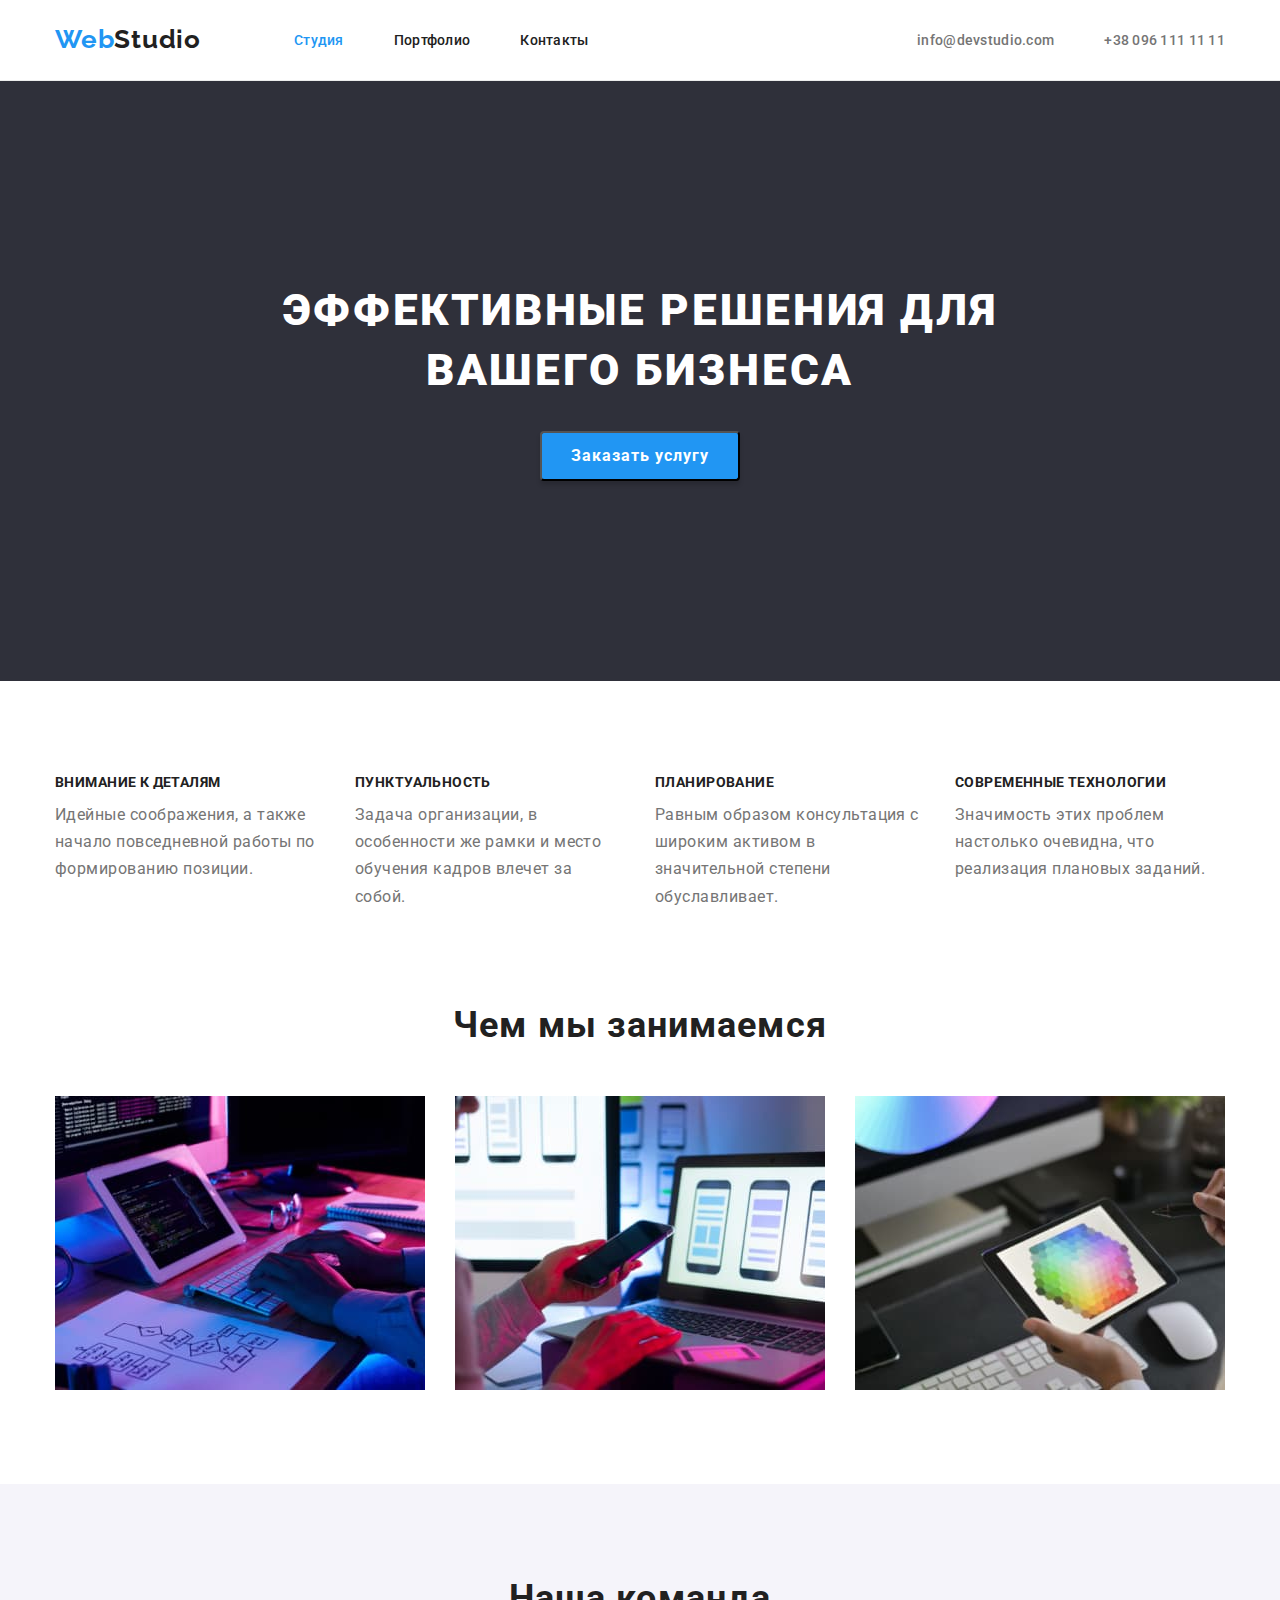
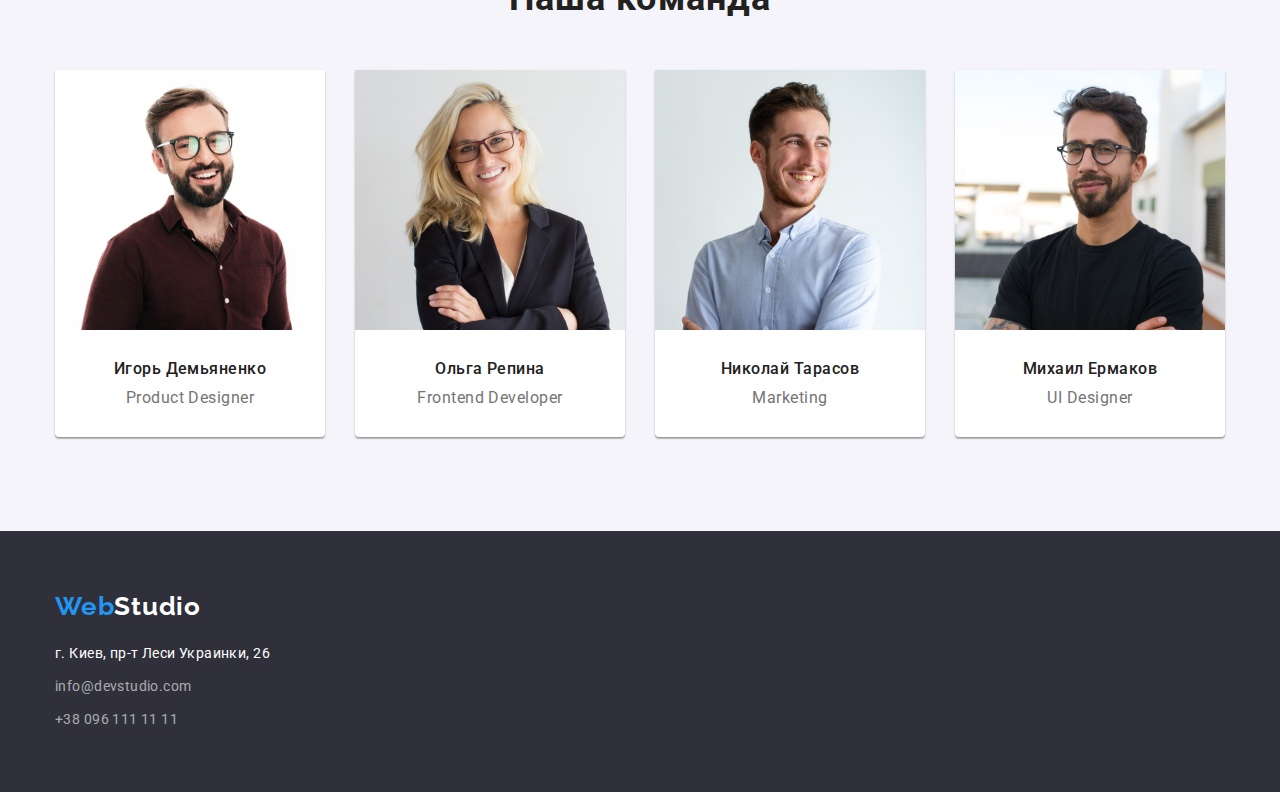
==== index.html @ 1f0016e4 "created repo" ====
<!DOCTYPE html>
<html lang="ru">
  <head>
    <title>Studio</title>
    <link rel="preconnect" href="https://fonts.googleapis.com" />
    <link rel="preconnect" href="https://fonts.gstatic.com" crossorigin />
    <link
      href="https://fonts.googleapis.com/css2?family=Raleway:wght@700&family=Roboto:wght@400;500;700;900&display=swap"
      rel="stylesheet"
    />
    <link
      rel="stylesheet"
      href="https://github.com/sindresorhus/modern-normalize/blob/main/modern-normalize.css"
    />
    <link rel="stylesheet" href="css/reset.css" />
    <link rel="stylesheet" href="css/styles.css" />
  </head>

  <body>
    <header class="header">
      <div class="container header-container">
        <nav class="header-navigation">
          <a href="/" class="logo logo-header"
            ><span class="logo-left">Web</span
            ><span class="logo-right-dark">Studio</span></a
          >
          <ul class="list header-list">
            <li class="header-item">
              <a
                class="header-common header-link header-link-active"
                href="./index.html"
                >Студия</a
              >
            </li>
            <li class="header-item">
              <a class="header-common header-link" href="./portfolio.html"
                >Портфолио</a
              >
            </li>
            <li class="header-item">
              <a class="header-common header-link" href="./contacts.html"
                >Контакты</a
              >
            </li>
          </ul>
        </nav>
        <ul class="list header-list header-contacts">
          <li>
            <a
              class="header-common header-mail"
              href="mailto:info@devstudio.com"
              >info@devstudio.com</a
            >
          </li>
          <li>
            <a class="header-common header-phone" href="tel:+380961111111"
              >+38 096 111 11 11</a
            >
          </li>
        </ul>
      </div>
    </header>
    <main>
      <section class="services">
        <div class="container">
          <h1 class="services-title">
            Эффективные решения для<br />вашего бизнеса
          </h1>
          <button class="services-button" type="button">Заказать услугу</button>
        </div>
      </section>
      <!--Advantages-->
      <section class="section advantages">
        <div class="container">
          <ul class="list advantages-list">
            <li class="advantages-item">
              <h3 class="advantages-title">Внимание к деталям</h3>
              <p class="paragraph-common advantages-text">
                Идейные соображения, а также начало повседневной работы по
                формированию позиции.
              </p>
            </li>
            <li class="advantages-item">
              <h3 class="advantages-title">Пунктуальность</h3>
              <p class="paragraph-common advantages-text">
                Задача организации, в особенности же рамки и место обучения
                кадров влечет за собой.
              </p>
            </li>
            <li class="advantages-item">
              <h3 class="advantages-title">Планирование</h3>
              <p class="paragraph-common advantages-text">
                Равным образом консультация с широким активом в значительной
                степени обуславливает.
              </p>
            </li>
            <li class="advantages-item">
              <h3 class="advantages-title">Современные технологии</h3>
              <p class="paragraph-common advantages-text">
                Значимость этих проблем настолько очевидна, что реализация
                плановых заданий.
              </p>
            </li>
          </ul>
        </div>
      </section>
      <!--What we are doing-->
      <section class="section technologies">
        <div class="container">
          <h2 class="technologies-title">Чем мы занимаемся</h2>
          <ul class="list technologies-list">
            <li class="technologies-item">
              <img src="./images/desktop.jpg" alt="desktop" />
            </li>
            <li class="technologies-item">
              <img src="./images/mobile.jpg" alt="mobile" />
            </li>
            <li class="technologies-item">
              <img src="./images/tablet.jpg" alt="tablet" />
            </li>
          </ul>
        </div>
      </section>
      <!--Our team-->
      <section class="section team">
        <div class="container">
          <h2 class="team-title">Наша команда</h2>
          <ul class="list team-list">
            <li class="team-item">
              <img src="./images/team-member1.jpg" alt="Igor" />
              <div class="team-card-bottom">
                <h3 class="team-member">Игорь Демьяненко</h3>
                <p class="paragraph-common team-role">Product Designer</p>
              </div>
            </li>
            <li class="team-item">
              <img src="./images/team-member2.jpg" alt="Olga" />
              <div class="team-card-bottom">
                <h3 class="team-member">Ольга Репина</h3>
                <p class="paragraph-common team-role">Frontend Developer</p>
              </div>
            </li>
            <li class="team-item">
              <img src="./images/team-member3.jpg" alt="Nikolay" />
              <div class="team-card-bottom">
                <h3 class="team-member">Николай Тарасов</h3>
                <p class="paragraph-common team-role">Marketing</p>
              </div>
            </li>
            <li class="team-item">
              <img src="./images/team-member4.jpg" alt="Michail" />
              <div class="team-card-bottom">
                <h3 class="team-member">Михаил Ермаков</h3>
                <p class="paragraph-common team-role">UI Designer</p>
              </div>
            </li>
          </ul>
        </div>
      </section>
    </main>
    <footer class="footer">
      <div class="container">
        <div>
          <a href="/" class="logo"
            ><span class="logo-left">Web</span
            ><span class="logo-right-light">Studio</span></a
          >
        </div>
        <address class="footer-address">
          <ul class="list footer-list">
            <li class="footer-item">
              <a
                class="footer-common footer-location"
                href="https://goo.gl/maps/UnjUkKcxQBW7BWVS7"
                target="_blank"
                rel="noopener nofollow noreferrer"
                >г. Киев, пр-т Леси Украинки, 26</a
              >
            </li>
            <li class="footer-item">
              <a
                class="footer-common footer-link"
                href="mailto:info@devstudio.com"
                >info@devstudio.com</a
              >
            </li>
            <li class="footer-item">
              <a class="footer-common footer-link" href="tel:+380961111111"
                >+38 096 111 11 11</a
              >
            </li>
          </ul>
        </address>
      </div>
    </footer>
  </body>
</html>
---- css/styles.css ----
:root {
  /* text variables*/
  --main-text-color: #212121;
  --alternative-text-color: #ffffff;
  --paragraph-text-color: #757575;
  --accent-color: #2196f3;
  /* button variables */
  --inactive-btn-color: #f5f4fa;
  --active-btn-color: #2196f3;
  /* background variables */
  --main-background-color: #ffffff;
  --dark-background-color: #2f303a;
  --light-background-color: #f5f4fa;
  /* gaps */
  --card-gap: 30px;
}

body {
  font-family: "Roboto", sans-serif;
  color: var(--main-text-color);
  margin: 0;
}

img {
  display: block;
  max-width: 100%;
  height: auto;
}

.container {
  width: 1200px;
  padding-left: 15px;
  padding-right: 15px;
  margin: 0 auto;
}

.section {
  padding-top: 94px;
  padding-bottom: 94px;
}

.link:hover,
.link:focus {
  color: var(--accent-color);
}

.paragraph-common {
  font-weight: 400;
  font-size: 16px;
  letter-spacing: 0.03em;
}

/*--------------- LOGO ----------------- */

.logo {
  font-family: Raleway;
  font-weight: 700;
  font-size: 26px;
  line-height: 1.19;
  letter-spacing: 0.03em;
  display: block;
}

.logo-left {
  color: var(--accent-color);
}

.logo-right-dark {
  color: var(--main-text-color);
}

.logo-right-light {
  color: var(--alternative-text-color);
}

/*-------------- HEADER --------------*/

.header {
  background-color: var(--main-background-color);
  padding-top: 24px;
  padding-bottom: 25px;
  border-bottom: 1px solid #ececec;
}

.header-list {
  display: flex;
  align-items: center;
}

.header-item:not(:last-child),
.header-contacts li:first-child {
  margin-right: 50px;
}

.header-contacts {
  margin-left: auto;
}

.header-navigation {
  display: flex;
  align-items: center;
}

.header-container {
  display: flex;
  align-items: center;
}

.header-link {
  color: var(--main-text-color);
}

.header-common {
  font-weight: 500;
  font-size: 14px;
  line-height: 1.14;
  letter-spacing: 0.02em;
}

.header-link-active {
  color: var(--accent-color);
}

.header-mail,
.header-phone {
  color: var(--paragraph-text-color);
}

.logo-header {
  margin-right: 93px;
}

/*-------------- SERVICES --------------*/

.services {
  background-color: var(--dark-background-color);
  padding-top: 200px;
  padding-bottom: 200px;
}

.services-title {
  font-weight: 900;
  font-size: 44px;
  line-height: 1.36;
  text-align: center;
  letter-spacing: 0.06em;
  text-transform: uppercase;
  color: var(--alternative-text-color);
}

.services-button {
  font-family: inherit;
  font-weight: bold;
  font-size: 16px;
  line-height: 1.87;
  align-items: center;
  text-align: center;
  letter-spacing: 0.06em;
  color: var(--alternative-text-color);
  background: #2196f3;
  box-shadow: 0px 4px 4px rgba(0, 0, 0, 0.15);
  border-radius: 4px;
  min-width: 200px;
  min-height: 50px;
  margin: 30px auto 0 auto;
  display: block;
}

/*-------------- ADVANTAGES -------------- */

.advantages {
  background-color: var(--main-background-color);
}

.advantages-title {
  font-weight: 700;
  font-size: 14px;
  line-height: 1.14;
  letter-spacing: 0.03em;
  text-transform: uppercase;
  color: var(--main-text-color);
  margin-bottom: 10px;
}

.advantages-item {
  width: 270px;
}

.advantages-item:not(:last-child) {
  margin-right: var(--card-gap);
}

.advantages-text {
  line-height: 1.71;
  color: var(--paragraph-text-color);
}

.advantages-list {
  display: flex;
  flex-basis: calc(100% / 4 - var(--card-gap));
}

/*------------- TECHNOLOGIES ------------- */

.technologies {
  background-color: var(--main-background-color);
  padding-top: 0;
}

.technologies-title {
  font-weight: 700;
  font-size: 36px;
  line-height: 42px;
  text-align: center;
  letter-spacing: 0.03em;
  color: var(--main-text-color);
  margin-bottom: 50px;
}

.technologies-list {
  display: flex;
  flex-basis: calc(100% / 3 - var(--card-gap));
  margin-right: calc(-1 * var(--card-gap));
}

.technologies-item:not(:last-child) {
  margin-right: var(--card-gap);
}

/*----------------- TEAM -------------------*/

.team {
  background-color: var(--light-background-color);
}

.team-title {
  font-weight: 700;
  font-size: 36px;
  line-height: 1.16;
  text-align: center;
  letter-spacing: 0.03em;
  color: var(--main-text-color);
  margin-bottom: 50px;
}

.team-member {
  font-weight: 500;
  font-size: 16px;
  line-height: 1.18;
  text-align: center;
  letter-spacing: 0.03em;
  color: var(--main-text-color);
  margin-bottom: 10px;
}

.team-role {
  line-height: 1.18;
  text-align: center;
  color: var(--paragraph-text-color);
}

.team-list {
  display: flex;
  flex-basis: calc(100% / 4 - var(--card-gap));
}

.team-item {
  background-color: var(--main-background-color);
  box-shadow: 0px 1px 3px rgba(0, 0, 0, 0.12), 0px 1px 1px rgba(0, 0, 0, 0.14),
    0px 2px 1px rgba(0, 0, 0, 0.2);
  border-radius: 0px 0px 4px 4px;
}

.team-item:not(:last-child) {
  margin-right: var(--card-gap);
}

.team-card-bottom {
  padding-top: 30px;
  padding-bottom: 30px;
}

/*---------------- PROJECTS --------------- */

.projects {
  background-color: var(--main-background-color);
}

.filter-button {
  font-family: inherit;
  border-radius: 4px;
  font-weight: 500;
  font-size: 16px;
  line-height: 1.62;
  text-align: center;
  letter-spacing: 0.03em;
  cursor: pointer;
  color: var(--main-text-color);
  background-color: var(--inactive-btn-color);
  padding: 6px 22px;
}

.filter-button-active,
.filter-button:hover,
.filter-button:focus {
  background-color: var(--active-btn-color);
  color: var(--alternative-text-color);
}

.projects-name {
  font-weight: 700;
  font-size: 18px;
  line-height: 2;
  letter-spacing: 0.06em;
  color: var(--main-text-color);
}

.projects-type {
  line-height: 1.87;
  color: var(--paragraph-text-color);
}

.projects-filter {
  display: flex;
  justify-content: center;
  margin-bottom: 56px;
}

.filter-item:not(:last-child) {
  margin-right: 8px;
}

.projects-list {
  display: flex;
  flex-wrap: wrap;
  margin-left: calc(-1 * var(--card-gap));
  margin-top: calc(-1 * var(--card-gap));
  flex-basis: calc(100% / 3 - var(--card-gap));
}

.projects-item {
  background-color: var(--main-background-color);
}

.projects-bottom {
  border: 1px solid #eeeeee;
  padding: 20px 24px;
}

.projects-item {
  margin-left: var(--card-gap);
  margin-top: var(--card-gap);
}

.projects-name {
  margin-bottom: 4px;
}

/*---------------- FOOTER -----------------*/

.footer {
  background-color: var(--dark-background-color);
  padding-top: 60px;
  padding-bottom: 60px;
}

.footer-address {
  font-style: normal;
  margin-top: 20px;
}

.footer-common {
  font-weight: 400;
  font-size: 14px;
  line-height: 1.71;
  letter-spacing: 0.03em;
}

.footer-location {
  color: var(--alternative-text-color);
}

.footer-link {
  color: rgba(255, 255, 255, 0.6);
}

.footer-list {
  /* margin-top: 20px; */
}

.footer-item:not(:last-child) {
  margin-bottom: 9px;
}

/* .footer-logo {
  margin-bottom: 20px;
} */
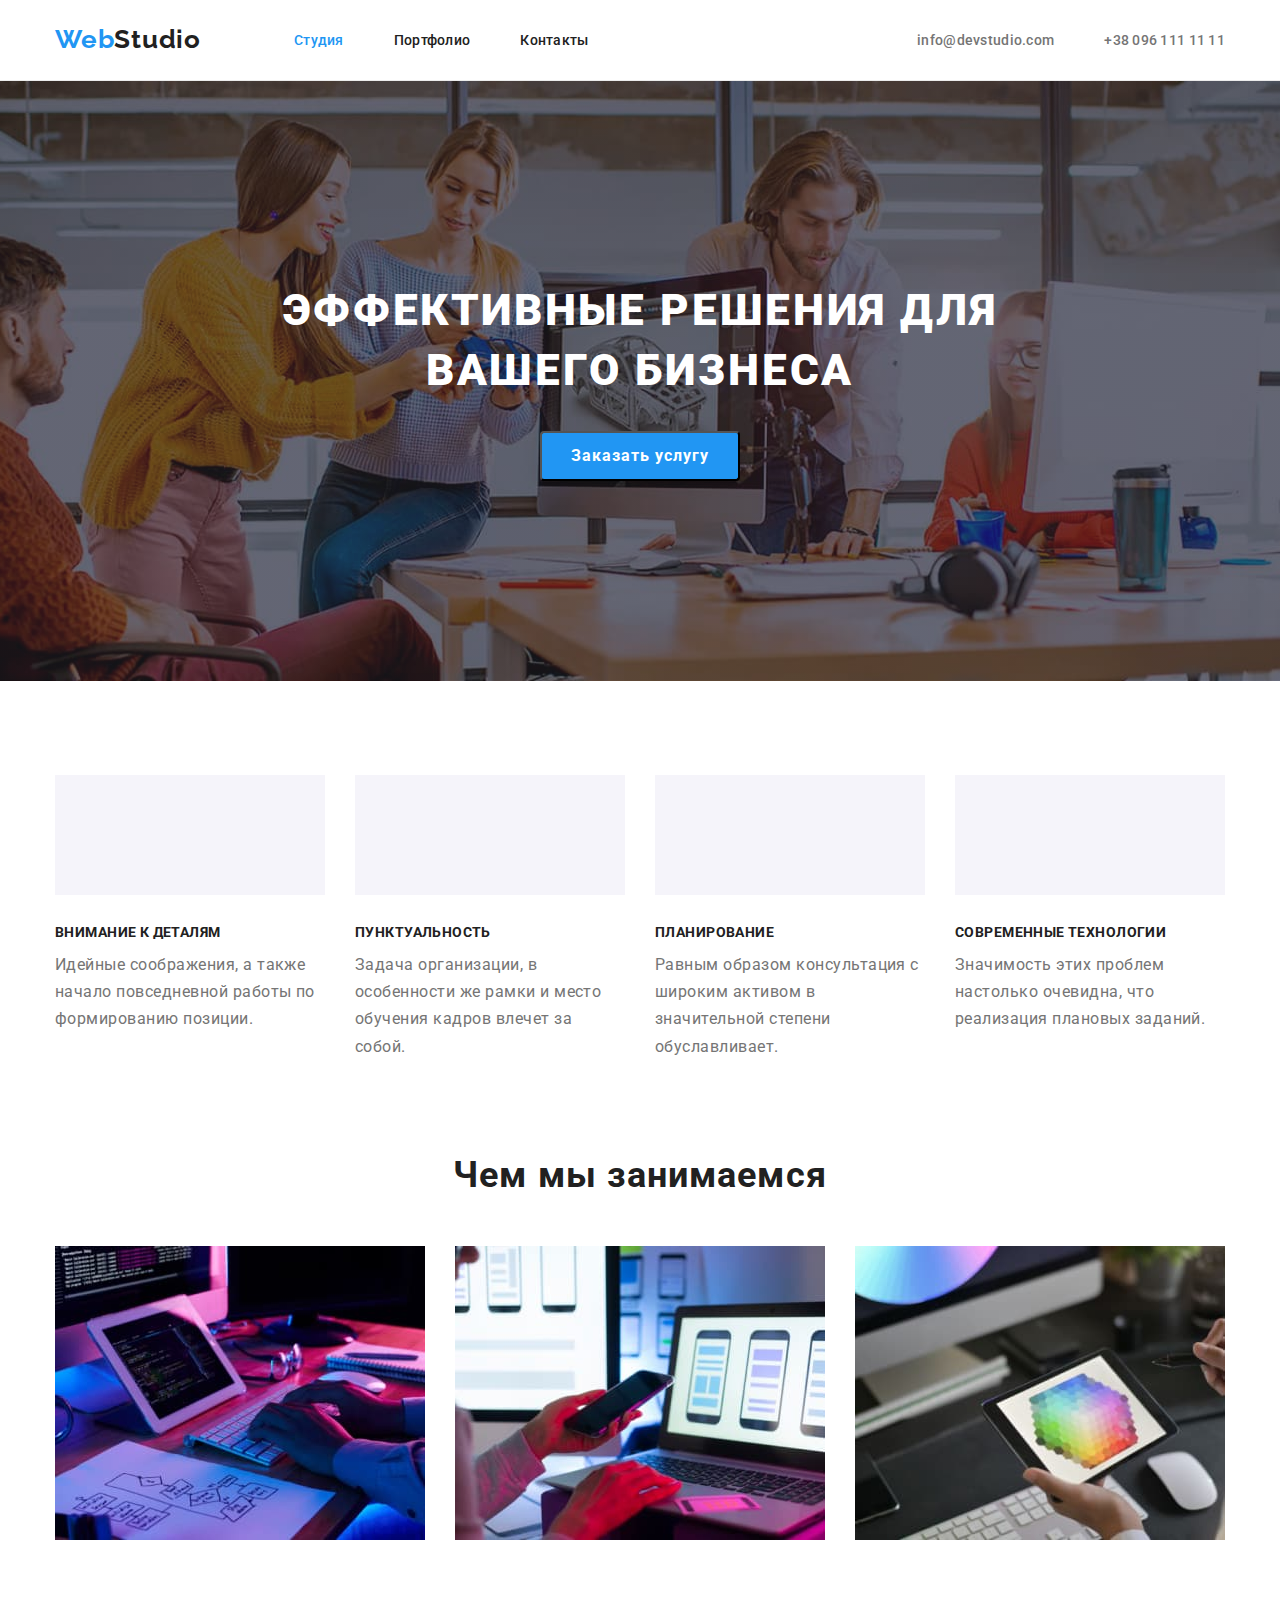
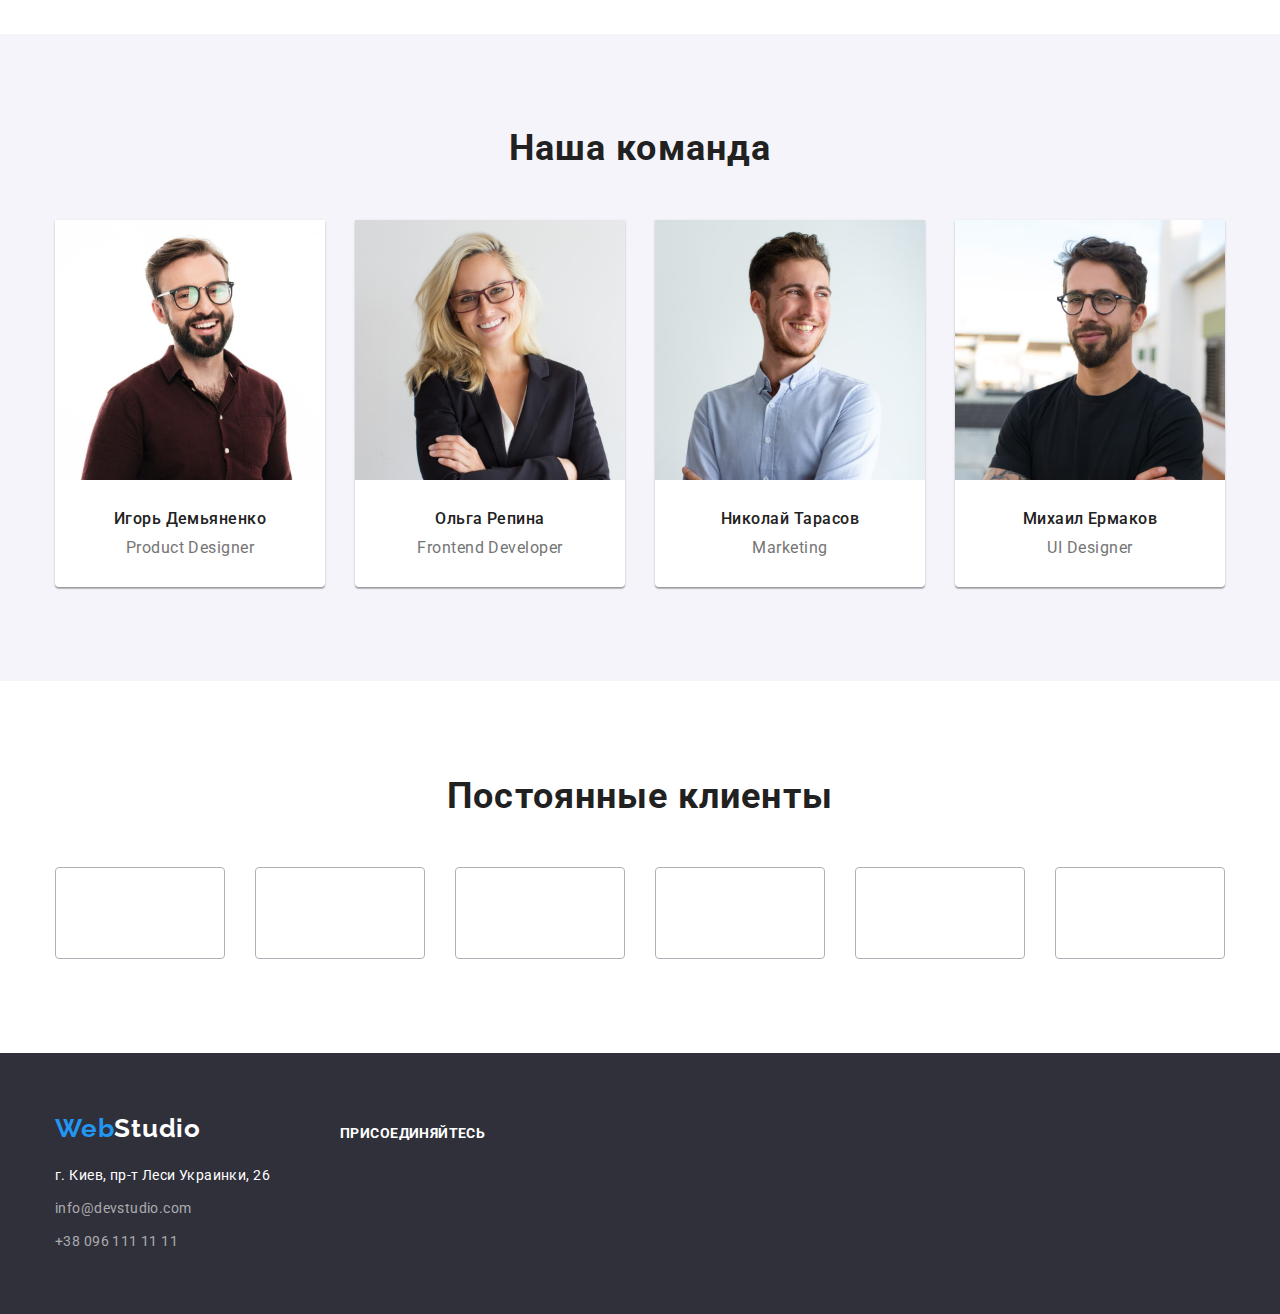
==== commit 5a7956f0: "added new sections" ====
--- a/index.html
+++ b/index.html
@@ -74,6 +74,7 @@
         <div class="container">
           <ul class="list advantages-list">
             <li class="advantages-item">
+              <div class="advantages-icon"></div>
               <h3 class="advantages-title">Внимание к деталям</h3>
               <p class="paragraph-common advantages-text">
                 Идейные соображения, а также начало повседневной работы по
@@ -81,6 +82,7 @@
               </p>
             </li>
             <li class="advantages-item">
+              <div class="advantages-icon"></div>
               <h3 class="advantages-title">Пунктуальность</h3>
               <p class="paragraph-common advantages-text">
                 Задача организации, в особенности же рамки и место обучения
@@ -88,6 +90,7 @@
               </p>
             </li>
             <li class="advantages-item">
+              <div class="advantages-icon"></div>
               <h3 class="advantages-title">Планирование</h3>
               <p class="paragraph-common advantages-text">
                 Равным образом консультация с широким активом в значительной
@@ -95,6 +98,7 @@
               </p>
             </li>
             <li class="advantages-item">
+              <div class="advantages-icon"></div>
               <h3 class="advantages-title">Современные технологии</h3>
               <p class="paragraph-common advantages-text">
                 Значимость этих проблем настолько очевидна, что реализация
@@ -157,40 +161,85 @@
           </ul>
         </div>
       </section>
+
+      <!-- Customers -->
+
+      <section class="section customers">
+        <div class="container">
+          <h2 class="customers-title">Постоянные клиенты</h2>
+          <ul class="list customers-list">
+            <li class="customers-item">
+              <div class="customers-company">
+                <a class="link customers-link" href=""></a>
+              </div>
+            </li>
+            <li class="customers-item">
+              <div class="customers-company">
+                <a class="link customers-link" href=""></a>
+              </div>
+            </li>
+            <li class="customers-item">
+              <div class="customers-company">
+                <a class="link customers-link" href=""></a>
+              </div>
+            </li>
+            <li class="customers-item">
+              <div class="customers-company">
+                <a class="link customers-link" href=""></a>
+              </div>
+            </li>
+            <li class="customers-item">
+              <div class="customers-company">
+                <a class="link customers-link" href=""></a>
+              </div>
+            </li>
+            <li class="customers-item">
+              <div class="customers-company">
+                <a class="link customers-link" href=""></a>
+              </div>
+            </li>
+          </ul>
+        </div>
+      </section>
     </main>
     <footer class="footer">
-      <div class="container">
-        <div>
-          <a href="/" class="logo"
-            ><span class="logo-left">Web</span
-            ><span class="logo-right-light">Studio</span></a
-          >
-        </div>
-        <address class="footer-address">
-          <ul class="list footer-list">
-            <li class="footer-item">
-              <a
-                class="footer-common footer-location"
-                href="https://goo.gl/maps/UnjUkKcxQBW7BWVS7"
-                target="_blank"
-                rel="noopener nofollow noreferrer"
-                >г. Киев, пр-т Леси Украинки, 26</a
-              >
-            </li>
-            <li class="footer-item">
-              <a
-                class="footer-common footer-link"
-                href="mailto:info@devstudio.com"
-                >info@devstudio.com</a
-              >
-            </li>
-            <li class="footer-item">
-              <a class="footer-common footer-link" href="tel:+380961111111"
-                >+38 096 111 11 11</a
-              >
-            </li>
-          </ul>
-        </address>
+      <div class="container footer-container">
+        <div class="information">
+          <div>
+            <a href="/" class="logo"
+              ><span class="logo-left">Web</span
+              ><span class="logo-right-light">Studio</span></a
+            >
+          </div>
+          <address class="footer-address">
+            <ul class="list footer-list">
+              <li class="footer-item">
+                <a
+                  class="footer-common footer-location"
+                  href="https://goo.gl/maps/UnjUkKcxQBW7BWVS7"
+                  target="_blank"
+                  rel="noopener nofollow noreferrer"
+                  >г. Киев, пр-т Леси Украинки, 26</a
+                >
+              </li>
+              <li class="footer-item">
+                <a
+                  class="footer-common footer-link"
+                  href="mailto:info@devstudio.com"
+                  >info@devstudio.com</a
+                >
+              </li>
+              <li class="footer-item">
+                <a class="footer-common footer-link" href="tel:+380961111111"
+                  >+38 096 111 11 11</a
+                >
+              </li>
+            </ul>
+          </address>
+        </div>
+        <div class="social">
+          <h3 class="social-title">Присоединяйтесь</h3>
+        </div>
       </div>
     </footer>
   </body>
--- a/css/styles.css
+++ b/css/styles.css
@@ -133,7 +133,14 @@
 /*-------------- SERVICES --------------*/
 
 .services {
-  background-color: var(--dark-background-color);
+  background-image: linear-gradient(
+      rgba(47, 48, 58, 0.4),
+      rgba(47, 48, 58, 0.4)
+    ),
+    url("../images/services-bg.jpg");
+  background-repeat: no-repeat;
+  background-size: cover;
+  background-position: center;
   padding-top: 200px;
   padding-bottom: 200px;
 }
@@ -186,6 +193,12 @@
   width: 270px;
 }
 
+.advantages-icon {
+  background-color: var(--light-background-color);
+  height: 120px;
+  margin-bottom: var(--card-gap);
+}
+
 .advantages-item:not(:last-child) {
   margin-right: var(--card-gap);
 }
@@ -278,6 +291,44 @@
 .team-card-bottom {
   padding-top: 30px;
   padding-bottom: 30px;
+}
+
+/*---------------- CUSTOMERS -------------- */
+
+.customers-title {
+  font-weight: 700;
+  font-size: 36px;
+  line-height: 42px;
+  text-align: center;
+  letter-spacing: 0.03em;
+  color: var(--main-text-color);
+  margin-bottom: 50px;
+}
+
+.customers-item:not(:last-child) {
+  margin-right: var(--card-gap);
+}
+
+.customers-company {
+  height: 92px;
+  width: 170px;
+  border: 1px solid #afb1b8;
+  border-radius: 4px;
+}
+
+.customers-company:focus,
+.customers-company:hover {
+  border-color: var(--accent-color);
+}
+
+.customers-list {
+  display: flex;
+  flex-basis: calc(100% / 6 - var(--card-gap));
+}
+
+.customers-link {
+  display: block;
+  height: 100%;
 }
 
 /*---------------- PROJECTS --------------- */
@@ -392,6 +443,22 @@
   margin-bottom: 9px;
 }
 
-/* .footer-logo {
-  margin-bottom: 20px;
-} */
+.social-title {
+  font-size: 14px;
+  line-height: 16px;
+  letter-spacing: 0.03em;
+  text-transform: uppercase;
+  color: var(--alternative-text-color);
+}
+
+.footer-container {
+  display: flex;
+}
+
+.information {
+  margin-right: 70px;
+}
+
+.social {
+  padding-top: 12px;
+}
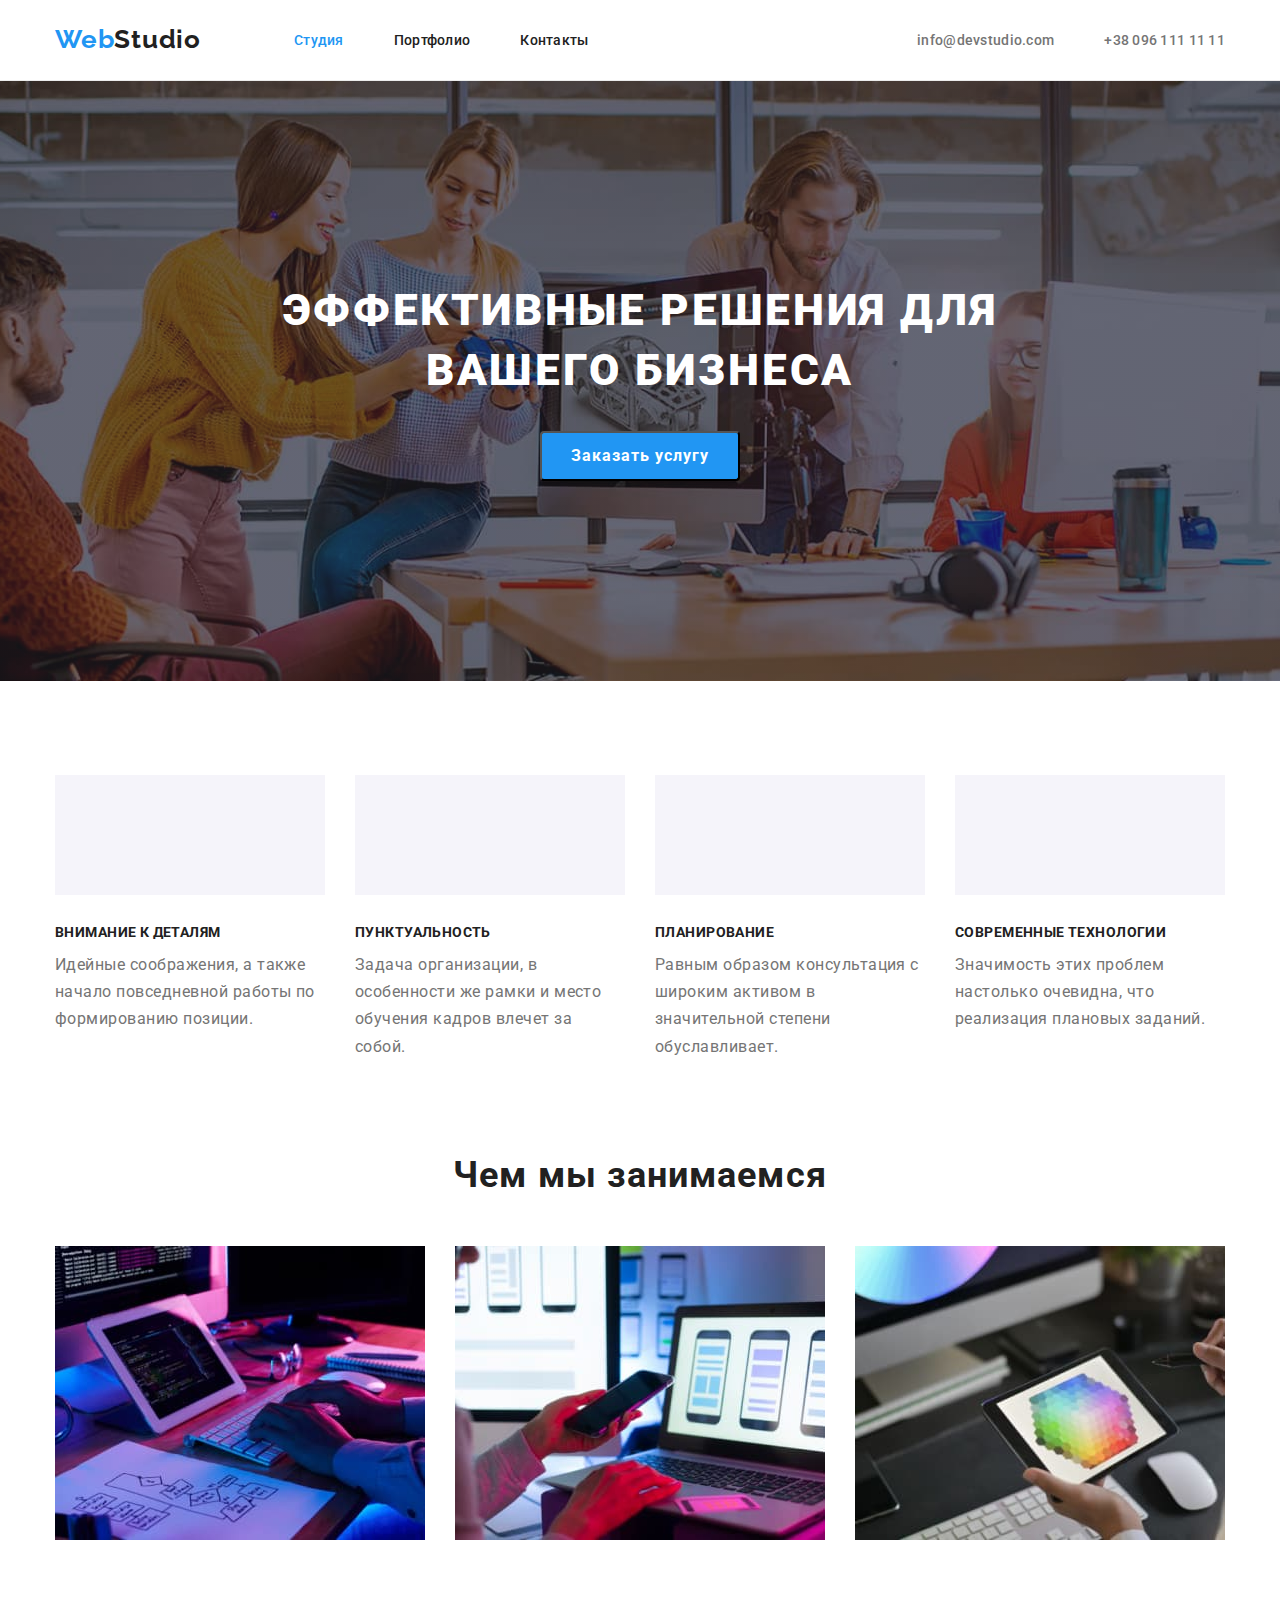
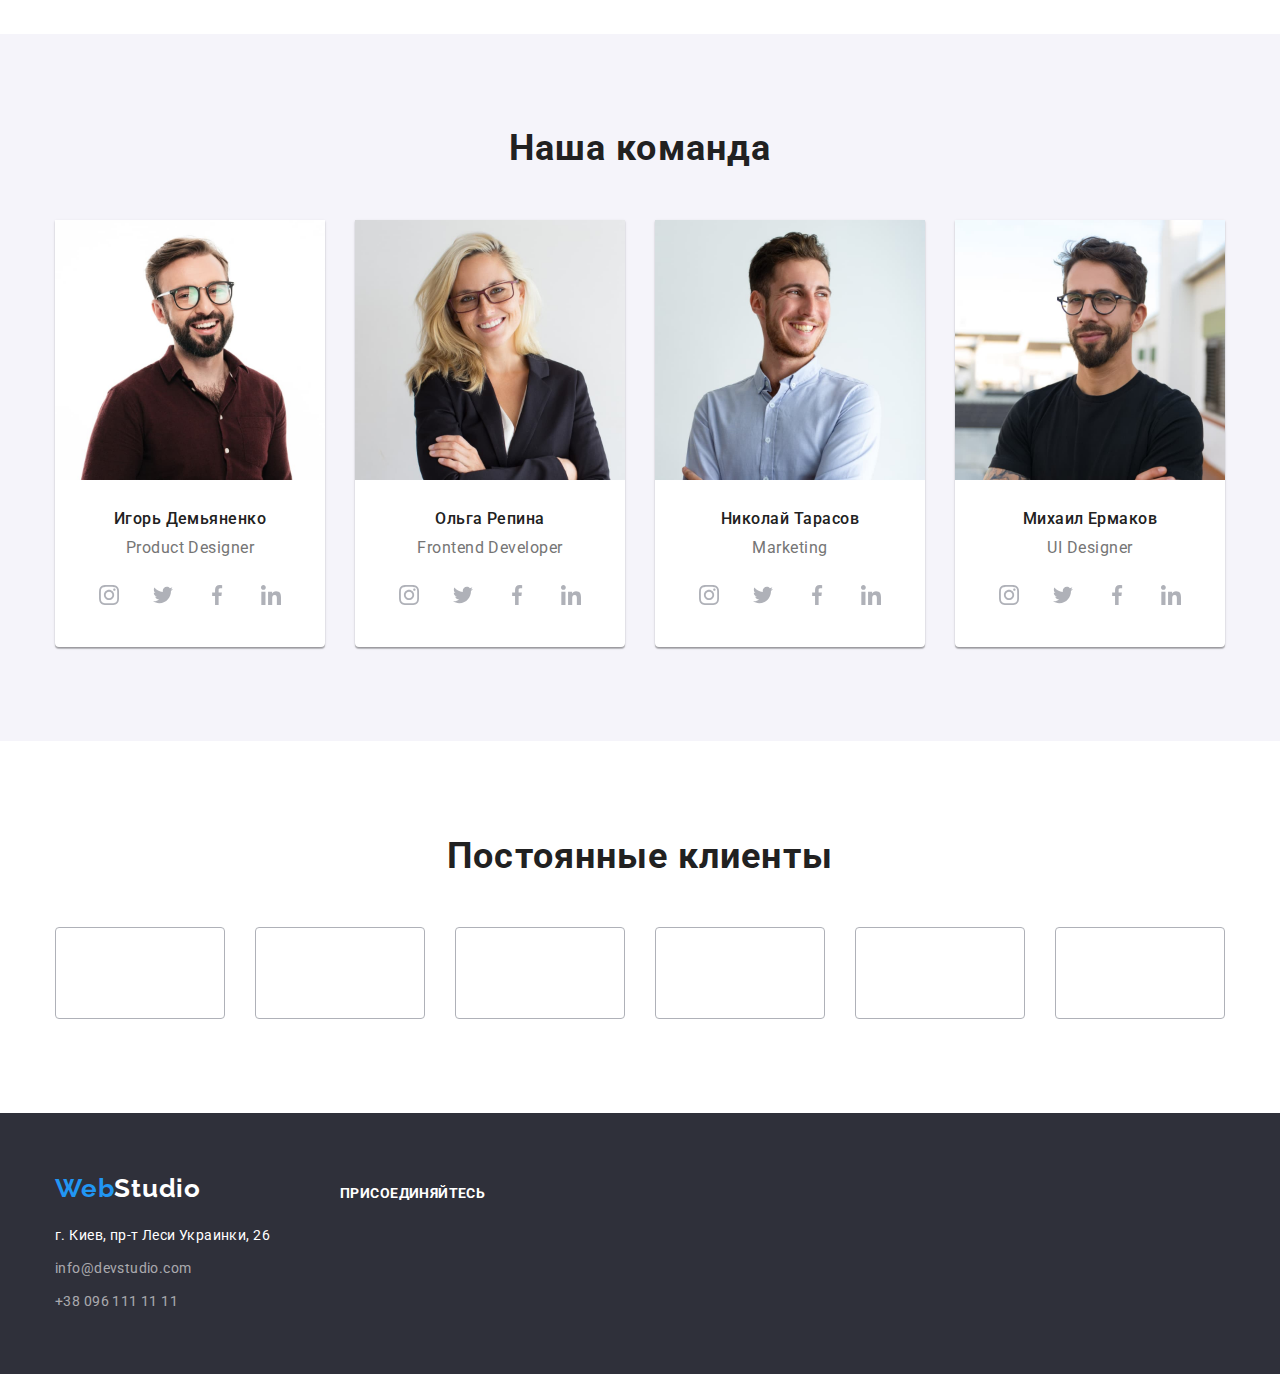
==== commit 2addcda4: "added social icons" ====
--- a/index.html
+++ b/index.html
@@ -135,6 +135,56 @@
               <div class="team-card-bottom">
                 <h3 class="team-member">Игорь Демьяненко</h3>
                 <p class="paragraph-common team-role">Product Designer</p>
+                <ul class="list member-social-list">
+                  <li class="member-social-item">
+                    <a
+                      href="https://www.instagram.com"
+                      class="member-social-link"
+                      target="_blank"
+                      rel="noopener nofollow noreferrer"
+                    >
+                      <svg class="member-social-icon">
+                        <use href="./images/icons.svg#icon-instagram"></use>
+                      </svg>
+                    </a>
+                  </li>
+                  <li class="member-social-item">
+                    <a
+                      href="https://twitter.com"
+                      class="member-social-link"
+                      target="_blank"
+                      rel="noopener nofollow noreferrer"
+                    >
+                      <svg class="member-social-icon">
+                        <use href="./images/icons.svg#icon-twitter"></use>
+                      </svg>
+                    </a>
+                  </li>
+                  <li class="member-social-item">
+                    <a
+                      href="https://www.facebook.com"
+                      class="member-social-link"
+                      target="_blank"
+                      rel="noopener nofollow noreferrer"
+                    >
+                      <svg class="member-social-icon">
+                        <use href="./images/icons.svg#icon-facebook"></use>
+                      </svg>
+                    </a>
+                  </li>
+                  <li class="member-social-item">
+                    <a
+                      href="https://www.linkedin.com"
+                      class="member-social-link"
+                      target="_blank"
+                      rel="noopener nofollow noreferrer"
+                    >
+                      <svg class="member-social-icon">
+                        <use href="./images/icons.svg#icon-linkedin"></use>
+                      </svg>
+                    </a>
+                  </li>
+                </ul>
               </div>
             </li>
             <li class="team-item">
@@ -142,6 +192,56 @@
               <div class="team-card-bottom">
                 <h3 class="team-member">Ольга Репина</h3>
                 <p class="paragraph-common team-role">Frontend Developer</p>
+                <ul class="list member-social-list">
+                  <li class="member-social-item">
+                    <a
+                      href="https://www.instagram.com"
+                      class="member-social-link"
+                      target="_blank"
+                      rel="noopener nofollow noreferrer"
+                    >
+                      <svg class="member-social-icon">
+                        <use href="./images/icons.svg#icon-instagram"></use>
+                      </svg>
+                    </a>
+                  </li>
+                  <li class="member-social-item">
+                    <a
+                      href="https://twitter.com"
+                      class="member-social-link"
+                      target="_blank"
+                      rel="noopener nofollow noreferrer"
+                    >
+                      <svg class="member-social-icon">
+                        <use href="./images/icons.svg#icon-twitter"></use>
+                      </svg>
+                    </a>
+                  </li>
+                  <li class="member-social-item">
+                    <a
+                      href="https://www.facebook.com"
+                      class="member-social-link"
+                      target="_blank"
+                      rel="noopener nofollow noreferrer"
+                    >
+                      <svg class="member-social-icon">
+                        <use href="./images/icons.svg#icon-facebook"></use>
+                      </svg>
+                    </a>
+                  </li>
+                  <li class="member-social-item">
+                    <a
+                      href="https://www.linkedin.com"
+                      class="member-social-link"
+                      target="_blank"
+                      rel="noopener nofollow noreferrer"
+                    >
+                      <svg class="member-social-icon">
+                        <use href="./images/icons.svg#icon-linkedin"></use>
+                      </svg>
+                    </a>
+                  </li>
+                </ul>
               </div>
             </li>
             <li class="team-item">
@@ -149,6 +249,56 @@
               <div class="team-card-bottom">
                 <h3 class="team-member">Николай Тарасов</h3>
                 <p class="paragraph-common team-role">Marketing</p>
+                <ul class="list member-social-list">
+                  <li class="member-social-item">
+                    <a
+                      href="https://www.instagram.com"
+                      class="member-social-link"
+                      target="_blank"
+                      rel="noopener nofollow noreferrer"
+                    >
+                      <svg class="member-social-icon">
+                        <use href="./images/icons.svg#icon-instagram"></use>
+                      </svg>
+                    </a>
+                  </li>
+                  <li class="member-social-item">
+                    <a
+                      href="https://twitter.com"
+                      class="member-social-link"
+                      target="_blank"
+                      rel="noopener nofollow noreferrer"
+                    >
+                      <svg class="member-social-icon">
+                        <use href="./images/icons.svg#icon-twitter"></use>
+                      </svg>
+                    </a>
+                  </li>
+                  <li class="member-social-item">
+                    <a
+                      href="https://www.facebook.com"
+                      class="member-social-link"
+                      target="_blank"
+                      rel="noopener nofollow noreferrer"
+                    >
+                      <svg class="member-social-icon">
+                        <use href="./images/icons.svg#icon-facebook"></use>
+                      </svg>
+                    </a>
+                  </li>
+                  <li class="member-social-item">
+                    <a
+                      href="https://www.linkedin.com"
+                      class="member-social-link"
+                      target="_blank"
+                      rel="noopener nofollow noreferrer"
+                    >
+                      <svg class="member-social-icon">
+                        <use href="./images/icons.svg#icon-linkedin"></use>
+                      </svg>
+                    </a>
+                  </li>
+                </ul>
               </div>
             </li>
             <li class="team-item">
@@ -156,6 +306,56 @@
               <div class="team-card-bottom">
                 <h3 class="team-member">Михаил Ермаков</h3>
                 <p class="paragraph-common team-role">UI Designer</p>
+                <ul class="list member-social-list">
+                  <li class="member-social-item">
+                    <a
+                      href="https://www.instagram.com"
+                      class="member-social-link"
+                      target="_blank"
+                      rel="noopener nofollow noreferrer"
+                    >
+                      <svg class="member-social-icon">
+                        <use href="./images/icons.svg#icon-instagram"></use>
+                      </svg>
+                    </a>
+                  </li>
+                  <li class="member-social-item">
+                    <a
+                      href="https://twitter.com"
+                      class="member-social-link"
+                      target="_blank"
+                      rel="noopener nofollow noreferrer"
+                    >
+                      <svg class="member-social-icon">
+                        <use href="./images/icons.svg#icon-twitter"></use>
+                      </svg>
+                    </a>
+                  </li>
+                  <li class="member-social-item">
+                    <a
+                      href="https://www.facebook.com"
+                      class="member-social-link"
+                      target="_blank"
+                      rel="noopener nofollow noreferrer"
+                    >
+                      <svg class="member-social-icon">
+                        <use href="./images/icons.svg#icon-facebook"></use>
+                      </svg>
+                    </a>
+                  </li>
+                  <li class="member-social-item">
+                    <a
+                      href="https://www.linkedin.com"
+                      class="member-social-link"
+                      target="_blank"
+                      rel="noopener nofollow noreferrer"
+                    >
+                      <svg class="member-social-icon">
+                        <use href="./images/icons.svg#icon-linkedin"></use>
+                      </svg>
+                    </a>
+                  </li>
+                </ul>
               </div>
             </li>
           </ul>
--- a/css/styles.css
+++ b/css/styles.css
@@ -110,6 +110,11 @@
   color: var(--main-text-color);
 }
 
+.header-common:focus,
+.header-common:hover {
+  color: var(--accent-color);
+}
+
 .header-common {
   font-weight: 500;
   font-size: 14px;
@@ -270,6 +275,7 @@
   line-height: 1.18;
   text-align: center;
   color: var(--paragraph-text-color);
+  margin-bottom: 16px;
 }
 
 .team-list {
@@ -291,6 +297,48 @@
 .team-card-bottom {
   padding-top: 30px;
   padding-bottom: 30px;
+}
+
+.member-social-list {
+  display: flex;
+  justify-content: center;
+}
+
+.member-social-item {
+  width: 44px;
+  height: 44px;
+}
+
+.member-social-item + .member-social-item {
+  margin-left: 10px;
+}
+
+.member-social-link {
+  width: 100%;
+  height: 100%;
+  display: block;
+  border-radius: 50%;
+  display: flex;
+  align-items: center;
+  justify-content: center;
+  color: #afb1b8;
+}
+
+.member-social-link:hover,
+.member-social-link:focus {
+  background-color: var(--accent-color);
+  color: var(--main-background-color);
+}
+
+/* .member-social-link:hover .member-social-icon,
+.member-social-link:focus .member-social-icon {
+  fill: var(--main-background-color);
+} */
+
+.member-social-icon {
+  width: 20px;
+  height: 20px;
+  fill: currentColor;
 }
 
 /*---------------- CUSTOMERS -------------- */
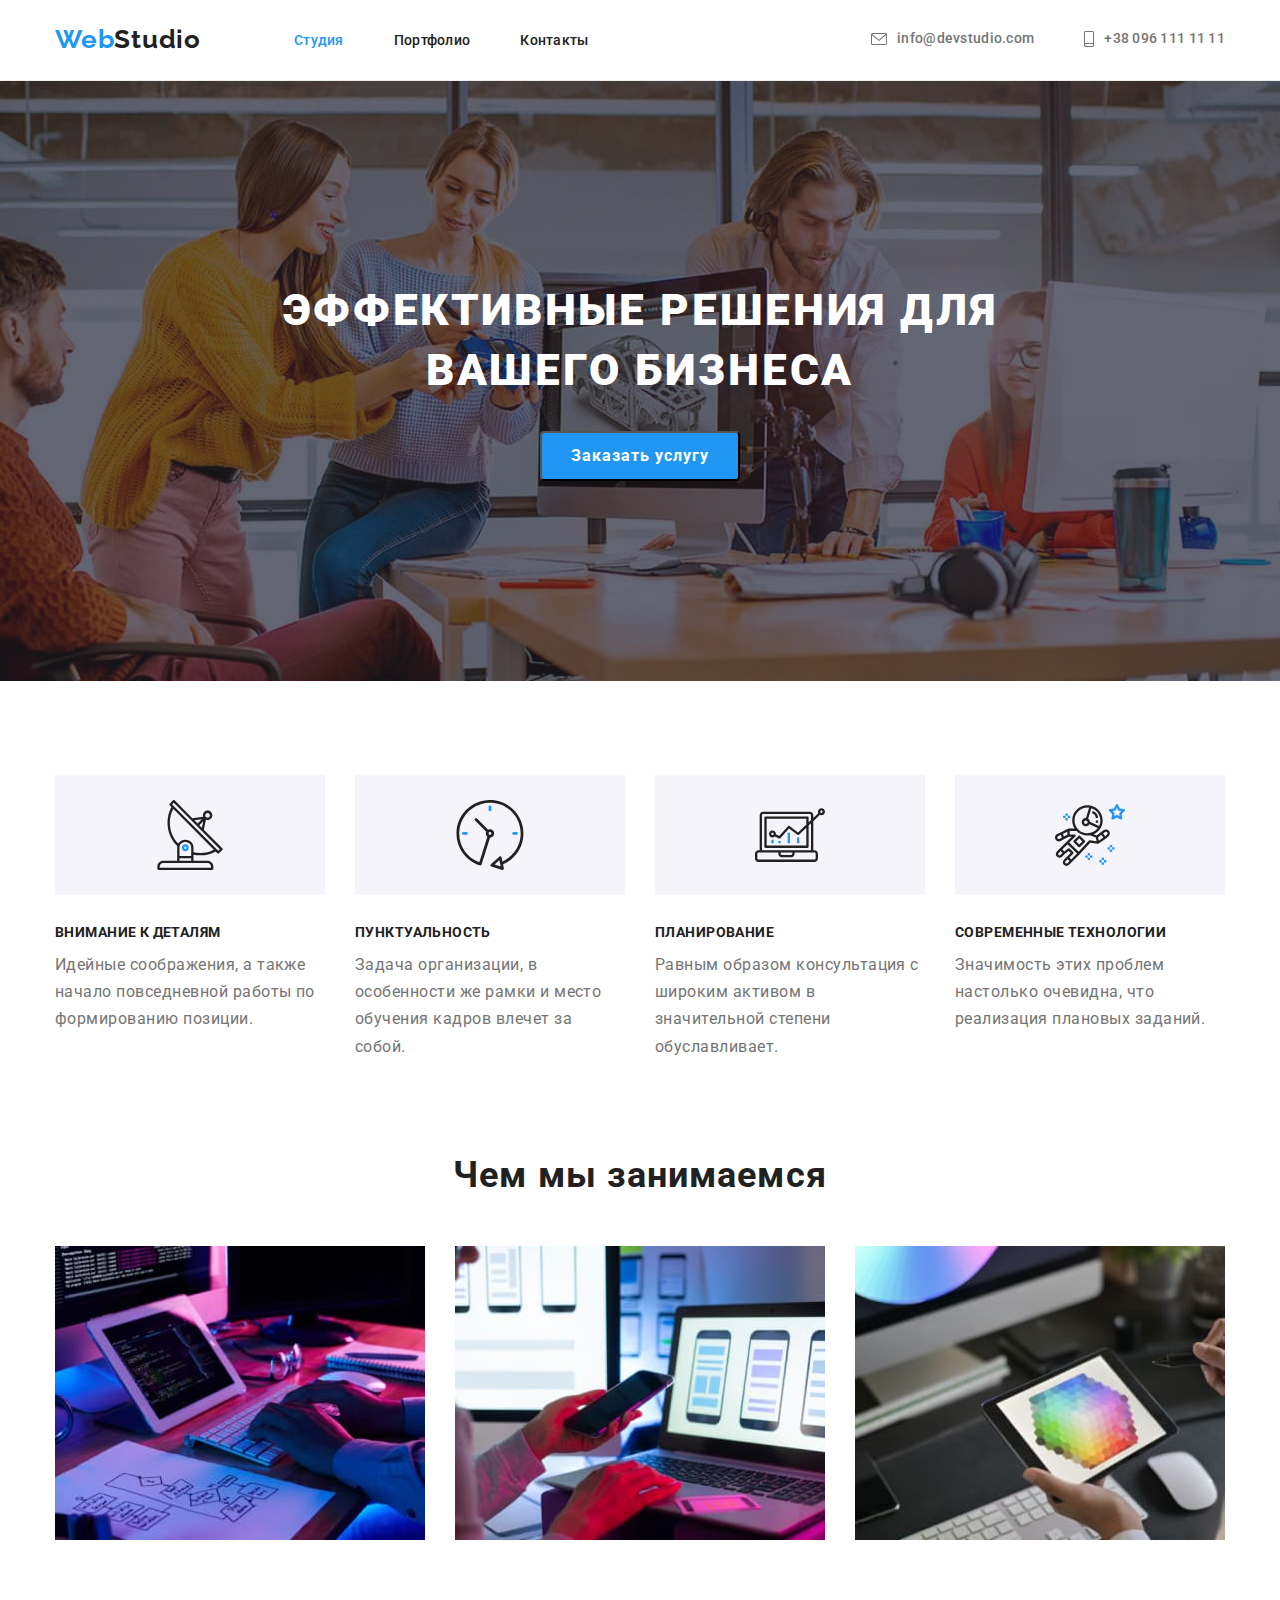
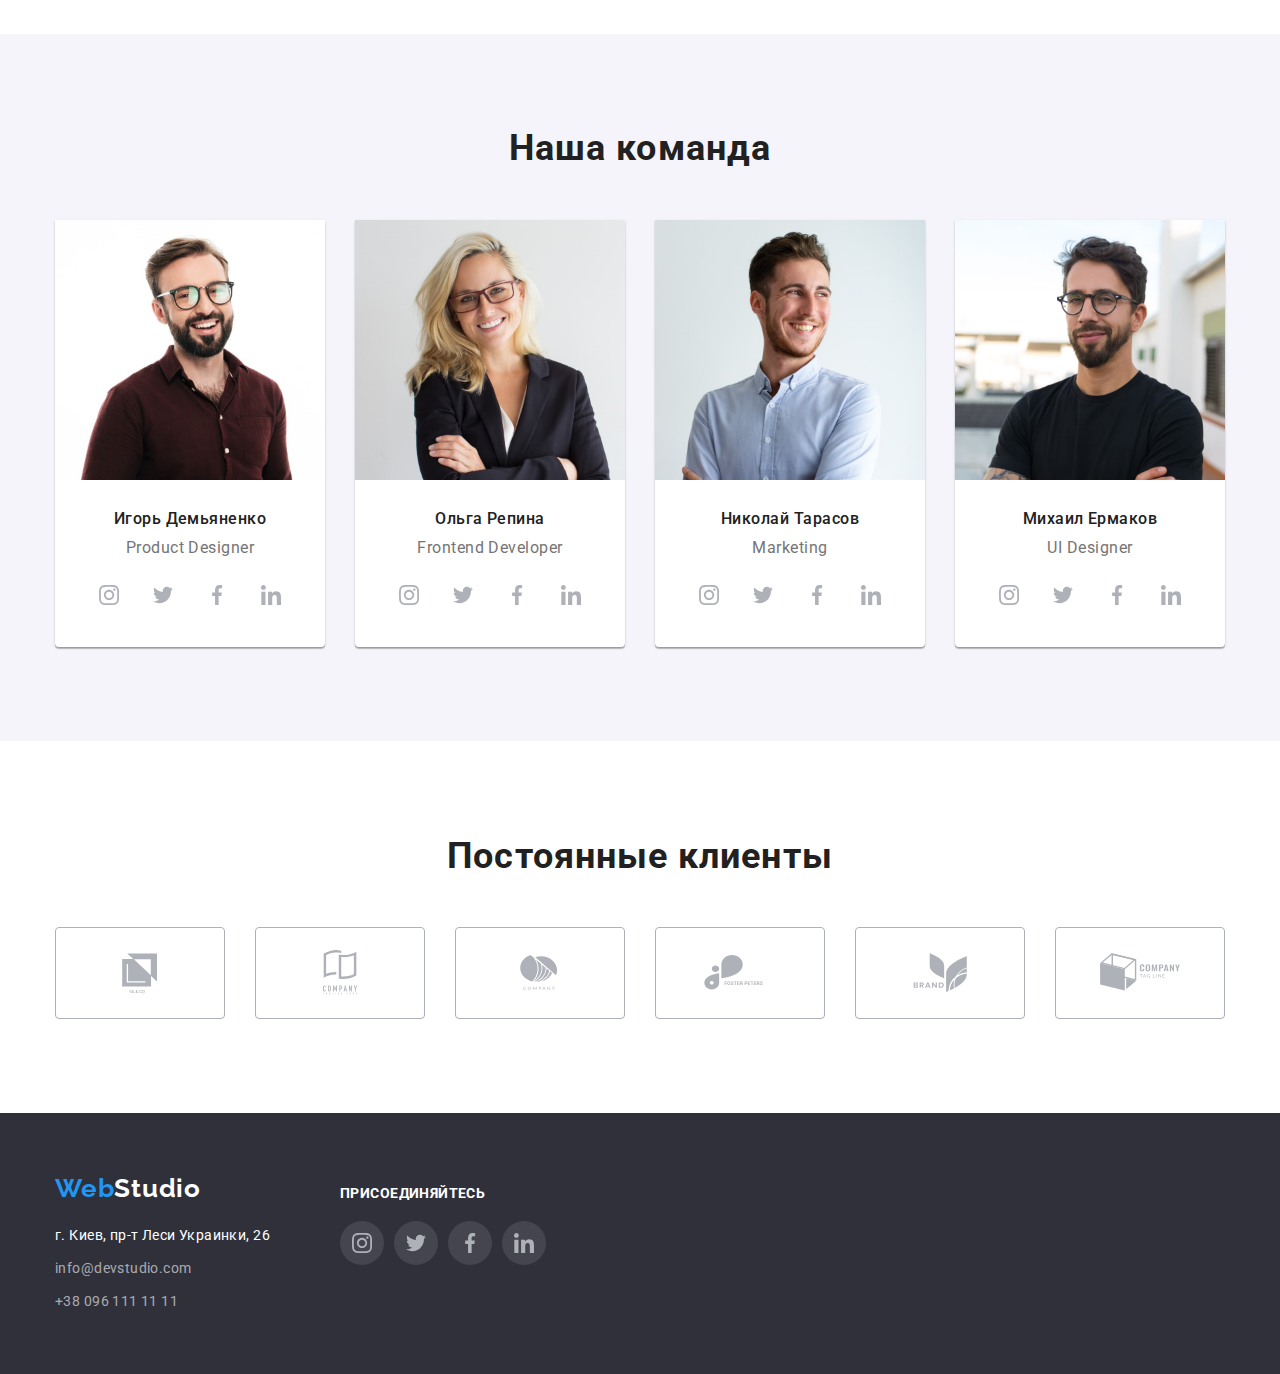
==== commit 47570a58: "added  icons" ====
--- a/index.html
+++ b/index.html
@@ -49,13 +49,20 @@
             <a
               class="header-common header-mail"
               href="mailto:info@devstudio.com"
-              >info@devstudio.com</a
+            >
+              <svg class="header-icon mail-icon">
+                <use href="../images/icons.svg#icon-envelope"></use>
+              </svg>
+              <span>info@devstudio.com</span></a
             >
           </li>
           <li>
-            <a class="header-common header-phone" href="tel:+380961111111"
-              >+38 096 111 11 11</a
-            >
+            <a class="header-common header-phone" href="tel:+380961111111">
+              <svg class="header-icon phone-icon">
+                <use href="../images/icons.svg#icon-smartphone"></use>
+              </svg>
+              <span>+38 096 111 11 11</span>
+            </a>
           </li>
         </ul>
       </div>
@@ -74,7 +81,11 @@
         <div class="container">
           <ul class="list advantages-list">
             <li class="advantages-item">
-              <div class="advantages-icon"></div>
+              <div class="advantages-thumb">
+                <svg class="advantages-icon">
+                  <use href="../images/icons.svg#icon-antenna"></use>
+                </svg>
+              </div>
               <h3 class="advantages-title">Внимание к деталям</h3>
               <p class="paragraph-common advantages-text">
                 Идейные соображения, а также начало повседневной работы по
@@ -82,7 +93,11 @@
               </p>
             </li>
             <li class="advantages-item">
-              <div class="advantages-icon"></div>
+              <div class="advantages-thumb">
+                <svg class="advantages-icon">
+                  <use href="../images/icons.svg#icon-clock"></use>
+                </svg>
+              </div>
               <h3 class="advantages-title">Пунктуальность</h3>
               <p class="paragraph-common advantages-text">
                 Задача организации, в особенности же рамки и место обучения
@@ -90,7 +105,11 @@
               </p>
             </li>
             <li class="advantages-item">
-              <div class="advantages-icon"></div>
+              <div class="advantages-thumb">
+                <svg class="advantages-icon">
+                  <use href="../images/icons.svg#icon-diagram"></use>
+                </svg>
+              </div>
               <h3 class="advantages-title">Планирование</h3>
               <p class="paragraph-common advantages-text">
                 Равным образом консультация с широким активом в значительной
@@ -98,7 +117,11 @@
               </p>
             </li>
             <li class="advantages-item">
-              <div class="advantages-icon"></div>
+              <div class="advantages-thumb">
+                <svg class="advantages-icon">
+                  <use href="../images/icons.svg#icon-astronaut"></use>
+                </svg>
+              </div>
               <h3 class="advantages-title">Современные технологии</h3>
               <p class="paragraph-common advantages-text">
                 Значимость этих проблем настолько очевидна, что реализация
@@ -135,51 +158,51 @@
               <div class="team-card-bottom">
                 <h3 class="team-member">Игорь Демьяненко</h3>
                 <p class="paragraph-common team-role">Product Designer</p>
-                <ul class="list member-social-list">
-                  <li class="member-social-item">
+                <ul class="list social-list">
+                  <li class="social-item">
                     <a
                       href="https://www.instagram.com"
-                      class="member-social-link"
-                      target="_blank"
-                      rel="noopener nofollow noreferrer"
-                    >
-                      <svg class="member-social-icon">
+                      class="social-link"
+                      target="_blank"
+                      rel="noopener nofollow noreferrer"
+                    >
+                      <svg class="social-icon">
                         <use href="./images/icons.svg#icon-instagram"></use>
                       </svg>
                     </a>
                   </li>
-                  <li class="member-social-item">
+                  <li class="social-item">
                     <a
                       href="https://twitter.com"
-                      class="member-social-link"
-                      target="_blank"
-                      rel="noopener nofollow noreferrer"
-                    >
-                      <svg class="member-social-icon">
+                      class="social-link"
+                      target="_blank"
+                      rel="noopener nofollow noreferrer"
+                    >
+                      <svg class="social-icon">
                         <use href="./images/icons.svg#icon-twitter"></use>
                       </svg>
                     </a>
                   </li>
-                  <li class="member-social-item">
+                  <li class="social-item">
                     <a
                       href="https://www.facebook.com"
-                      class="member-social-link"
-                      target="_blank"
-                      rel="noopener nofollow noreferrer"
-                    >
-                      <svg class="member-social-icon">
+                      class="social-link"
+                      target="_blank"
+                      rel="noopener nofollow noreferrer"
+                    >
+                      <svg class="social-icon">
                         <use href="./images/icons.svg#icon-facebook"></use>
                       </svg>
                     </a>
                   </li>
-                  <li class="member-social-item">
+                  <li class="social-item">
                     <a
                       href="https://www.linkedin.com"
-                      class="member-social-link"
-                      target="_blank"
-                      rel="noopener nofollow noreferrer"
-                    >
-                      <svg class="member-social-icon">
+                      class="social-link"
+                      target="_blank"
+                      rel="noopener nofollow noreferrer"
+                    >
+                      <svg class="social-icon">
                         <use href="./images/icons.svg#icon-linkedin"></use>
                       </svg>
                     </a>
@@ -192,51 +215,51 @@
               <div class="team-card-bottom">
                 <h3 class="team-member">Ольга Репина</h3>
                 <p class="paragraph-common team-role">Frontend Developer</p>
-                <ul class="list member-social-list">
-                  <li class="member-social-item">
+                <ul class="list social-list">
+                  <li class="social-item">
                     <a
                       href="https://www.instagram.com"
-                      class="member-social-link"
-                      target="_blank"
-                      rel="noopener nofollow noreferrer"
-                    >
-                      <svg class="member-social-icon">
+                      class="social-link"
+                      target="_blank"
+                      rel="noopener nofollow noreferrer"
+                    >
+                      <svg class="social-icon">
                         <use href="./images/icons.svg#icon-instagram"></use>
                       </svg>
                     </a>
                   </li>
-                  <li class="member-social-item">
+                  <li class="social-item">
                     <a
                       href="https://twitter.com"
-                      class="member-social-link"
-                      target="_blank"
-                      rel="noopener nofollow noreferrer"
-                    >
-                      <svg class="member-social-icon">
+                      class="social-link"
+                      target="_blank"
+                      rel="noopener nofollow noreferrer"
+                    >
+                      <svg class="social-icon">
                         <use href="./images/icons.svg#icon-twitter"></use>
                       </svg>
                     </a>
                   </li>
-                  <li class="member-social-item">
+                  <li class="social-item">
                     <a
                       href="https://www.facebook.com"
-                      class="member-social-link"
-                      target="_blank"
-                      rel="noopener nofollow noreferrer"
-                    >
-                      <svg class="member-social-icon">
+                      class="social-link"
+                      target="_blank"
+                      rel="noopener nofollow noreferrer"
+                    >
+                      <svg class="social-icon">
                         <use href="./images/icons.svg#icon-facebook"></use>
                       </svg>
                     </a>
                   </li>
-                  <li class="member-social-item">
+                  <li class="social-item">
                     <a
                       href="https://www.linkedin.com"
-                      class="member-social-link"
-                      target="_blank"
-                      rel="noopener nofollow noreferrer"
-                    >
-                      <svg class="member-social-icon">
+                      class="social-link"
+                      target="_blank"
+                      rel="noopener nofollow noreferrer"
+                    >
+                      <svg class="social-icon">
                         <use href="./images/icons.svg#icon-linkedin"></use>
                       </svg>
                     </a>
@@ -249,51 +272,51 @@
               <div class="team-card-bottom">
                 <h3 class="team-member">Николай Тарасов</h3>
                 <p class="paragraph-common team-role">Marketing</p>
-                <ul class="list member-social-list">
-                  <li class="member-social-item">
+                <ul class="list social-list">
+                  <li class="social-item">
                     <a
                       href="https://www.instagram.com"
-                      class="member-social-link"
-                      target="_blank"
-                      rel="noopener nofollow noreferrer"
-                    >
-                      <svg class="member-social-icon">
+                      class="social-link"
+                      target="_blank"
+                      rel="noopener nofollow noreferrer"
+                    >
+                      <svg class="social-icon">
                         <use href="./images/icons.svg#icon-instagram"></use>
                       </svg>
                     </a>
                   </li>
-                  <li class="member-social-item">
+                  <li class="social-item">
                     <a
                       href="https://twitter.com"
-                      class="member-social-link"
-                      target="_blank"
-                      rel="noopener nofollow noreferrer"
-                    >
-                      <svg class="member-social-icon">
+                      class="social-link"
+                      target="_blank"
+                      rel="noopener nofollow noreferrer"
+                    >
+                      <svg class="social-icon">
                         <use href="./images/icons.svg#icon-twitter"></use>
                       </svg>
                     </a>
                   </li>
-                  <li class="member-social-item">
+                  <li class="social-item">
                     <a
                       href="https://www.facebook.com"
-                      class="member-social-link"
-                      target="_blank"
-                      rel="noopener nofollow noreferrer"
-                    >
-                      <svg class="member-social-icon">
+                      class="social-link"
+                      target="_blank"
+                      rel="noopener nofollow noreferrer"
+                    >
+                      <svg class="social-icon">
                         <use href="./images/icons.svg#icon-facebook"></use>
                       </svg>
                     </a>
                   </li>
-                  <li class="member-social-item">
+                  <li class="social-item">
                     <a
                       href="https://www.linkedin.com"
-                      class="member-social-link"
-                      target="_blank"
-                      rel="noopener nofollow noreferrer"
-                    >
-                      <svg class="member-social-icon">
+                      class="social-link"
+                      target="_blank"
+                      rel="noopener nofollow noreferrer"
+                    >
+                      <svg class="social-icon">
                         <use href="./images/icons.svg#icon-linkedin"></use>
                       </svg>
                     </a>
@@ -306,51 +329,51 @@
               <div class="team-card-bottom">
                 <h3 class="team-member">Михаил Ермаков</h3>
                 <p class="paragraph-common team-role">UI Designer</p>
-                <ul class="list member-social-list">
-                  <li class="member-social-item">
+                <ul class="list social-list">
+                  <li class="social-item">
                     <a
                       href="https://www.instagram.com"
-                      class="member-social-link"
-                      target="_blank"
-                      rel="noopener nofollow noreferrer"
-                    >
-                      <svg class="member-social-icon">
+                      class="social-link"
+                      target="_blank"
+                      rel="noopener nofollow noreferrer"
+                    >
+                      <svg class="social-icon">
                         <use href="./images/icons.svg#icon-instagram"></use>
                       </svg>
                     </a>
                   </li>
-                  <li class="member-social-item">
+                  <li class="social-item">
                     <a
                       href="https://twitter.com"
-                      class="member-social-link"
-                      target="_blank"
-                      rel="noopener nofollow noreferrer"
-                    >
-                      <svg class="member-social-icon">
+                      class="social-link"
+                      target="_blank"
+                      rel="noopener nofollow noreferrer"
+                    >
+                      <svg class="social-icon">
                         <use href="./images/icons.svg#icon-twitter"></use>
                       </svg>
                     </a>
                   </li>
-                  <li class="member-social-item">
+                  <li class="social-item">
                     <a
                       href="https://www.facebook.com"
-                      class="member-social-link"
-                      target="_blank"
-                      rel="noopener nofollow noreferrer"
-                    >
-                      <svg class="member-social-icon">
+                      class="social-link"
+                      target="_blank"
+                      rel="noopener nofollow noreferrer"
+                    >
+                      <svg class="social-icon">
                         <use href="./images/icons.svg#icon-facebook"></use>
                       </svg>
                     </a>
                   </li>
-                  <li class="member-social-item">
+                  <li class="social-item">
                     <a
                       href="https://www.linkedin.com"
-                      class="member-social-link"
-                      target="_blank"
-                      rel="noopener nofollow noreferrer"
-                    >
-                      <svg class="member-social-icon">
+                      class="social-link"
+                      target="_blank"
+                      rel="noopener nofollow noreferrer"
+                    >
+                      <svg class="social-icon">
                         <use href="./images/icons.svg#icon-linkedin"></use>
                       </svg>
                     </a>
@@ -369,34 +392,46 @@
           <h2 class="customers-title">Постоянные клиенты</h2>
           <ul class="list customers-list">
             <li class="customers-item">
-              <div class="customers-company">
-                <a class="link customers-link" href=""></a>
-              </div>
+              <a class="link customers-link" href="">
+                <svg class="customers-icon">
+                  <use href="./images/icons.svg#icon-Logo"></use>
+                </svg>
+              </a>
             </li>
             <li class="customers-item">
-              <div class="customers-company">
-                <a class="link customers-link" href=""></a>
-              </div>
+              <a class="link customers-link" href="">
+                <svg class="customers-icon">
+                  <use href="./images/icons.svg#icon-Logo2"></use>
+                </svg>
+              </a>
             </li>
             <li class="customers-item">
-              <div class="customers-company">
-                <a class="link customers-link" href=""></a>
-              </div>
+              <a class="link customers-link" href="">
+                <svg class="customers-icon">
+                  <use href="./images/icons.svg#icon-Logo3"></use>
+                </svg>
+              </a>
             </li>
             <li class="customers-item">
-              <div class="customers-company">
-                <a class="link customers-link" href=""></a>
-              </div>
+              <a class="link customers-link" href="">
+                <svg class="customers-icon">
+                  <use href="./images/icons.svg#icon-Logo4"></use>
+                </svg>
+              </a>
             </li>
             <li class="customers-item">
-              <div class="customers-company">
-                <a class="link customers-link" href=""></a>
-              </div>
+              <a class="link customers-link" href="">
+                <svg class="customers-icon">
+                  <use href="./images/icons.svg#icon-Logo5"></use>
+                </svg>
+              </a>
             </li>
             <li class="customers-item">
-              <div class="customers-company">
-                <a class="link customers-link" href=""></a>
-              </div>
+              <a class="link customers-link" href="">
+                <svg class="customers-icon">
+                  <use href="./images/icons.svg#icon-Logo6"></use>
+                </svg>
+              </a>
             </li>
           </ul>
         </div>
@@ -439,6 +474,56 @@
         </div>
         <div class="social">
           <h3 class="social-title">Присоединяйтесь</h3>
+          <ul class="list social-list">
+            <li class="social-item">
+              <a
+                href="https://www.instagram.com"
+                class="social-link social-link-footer"
+                target="_blank"
+                rel="noopener nofollow noreferrer"
+              >
+                <svg class="social-icon">
+                  <use href="./images/icons.svg#icon-instagram"></use>
+                </svg>
+              </a>
+            </li>
+            <li class="social-item">
+              <a
+                href="https://twitter.com"
+                class="social-link social-link-footer"
+                target="_blank"
+                rel="noopener nofollow noreferrer"
+              >
+                <svg class="social-icon">
+                  <use href="./images/icons.svg#icon-twitter"></use>
+                </svg>
+              </a>
+            </li>
+            <li class="social-item">
+              <a
+                href="https://www.facebook.com"
+                class="social-link social-link-footer"
+                target="_blank"
+                rel="noopener nofollow noreferrer"
+              >
+                <svg class="social-icon">
+                  <use href="./images/icons.svg#icon-facebook"></use>
+                </svg>
+              </a>
+            </li>
+            <li class="social-item">
+              <a
+                href="https://www.linkedin.com"
+                class="social-link social-link-footer"
+                target="_blank"
+                rel="noopener nofollow noreferrer"
+              >
+                <svg class="social-icon">
+                  <use href="./images/icons.svg#icon-linkedin"></use>
+                </svg>
+              </a>
+            </li>
+          </ul>
         </div>
       </div>
     </footer>
--- a/css/styles.css
+++ b/css/styles.css
@@ -129,10 +129,27 @@
 .header-mail,
 .header-phone {
   color: var(--paragraph-text-color);
+  display: flex;
+  align-items: center;
 }
 
 .logo-header {
   margin-right: 93px;
+}
+
+.header-icon {
+  margin-right: 10px;
+  fill: currentColor;
+}
+
+.mail-icon {
+  width: 16px;
+  height: 12px;
+}
+
+.phone-icon {
+  width: 10px;
+  height: 16px;
 }
 
 /*-------------- SERVICES --------------*/
@@ -143,6 +160,7 @@
       rgba(47, 48, 58, 0.4)
     ),
     url("../images/services-bg.jpg");
+  background-color: var(--dark-background-color);
   background-repeat: no-repeat;
   background-size: cover;
   background-position: center;
@@ -198,10 +216,18 @@
   width: 270px;
 }
 
-.advantages-icon {
+.advantages-thumb {
   background-color: var(--light-background-color);
   height: 120px;
   margin-bottom: var(--card-gap);
+  display: flex;
+  justify-content: center;
+  align-items: center;
+}
+
+.advantages-icon {
+  width: 70px;
+  height: 70px;
 }
 
 .advantages-item:not(:last-child) {
@@ -299,24 +325,23 @@
   padding-bottom: 30px;
 }
 
-.member-social-list {
+.social-list {
   display: flex;
   justify-content: center;
 }
 
-.member-social-item {
+.social-item {
   width: 44px;
   height: 44px;
 }
 
-.member-social-item + .member-social-item {
+.social-item + .social-item {
   margin-left: 10px;
 }
 
-.member-social-link {
+.social-link {
   width: 100%;
   height: 100%;
-  display: block;
   border-radius: 50%;
   display: flex;
   align-items: center;
@@ -324,18 +349,13 @@
   color: #afb1b8;
 }
 
-.member-social-link:hover,
-.member-social-link:focus {
+.social-link:hover,
+.social-link:focus {
   background-color: var(--accent-color);
   color: var(--main-background-color);
 }
 
-/* .member-social-link:hover .member-social-icon,
-.member-social-link:focus .member-social-icon {
-  fill: var(--main-background-color);
-} */
-
-.member-social-icon {
+.social-icon {
   width: 20px;
   height: 20px;
   fill: currentColor;
@@ -357,26 +377,47 @@
   margin-right: var(--card-gap);
 }
 
-.customers-company {
+.customers-item {
+  /* height: 92px;
+  width: 170px;
+  border: 1px solid #afb1b8;
+  border-radius: 4px; */
+}
+
+.customers-company:focus,
+.customers-company:hover {
+  border-color: var(--accent-color);
+}
+
+.customers-list {
+  display: flex;
+  flex-basis: calc(100% / 6 - var(--card-gap));
+}
+
+.customers-link {
+  /* display: block;
+  height: 100%;
+  width: 100%; */
+  display: flex;
+  justify-content: center;
+  align-items: center;
   height: 92px;
   width: 170px;
   border: 1px solid #afb1b8;
   border-radius: 4px;
-}
-
-.customers-company:focus,
-.customers-company:hover {
-  border-color: var(--accent-color);
-}
-
-.customers-list {
-  display: flex;
-  flex-basis: calc(100% / 6 - var(--card-gap));
-}
-
-.customers-link {
-  display: block;
+  color: #afb1b8;
+}
+
+.customers-link:focus,
+.customers-link:hover {
+  border-color: var(--active-btn-color);
+  color: var(--active-btn-color);
+}
+
+.customers-icon {
+  width: 100%;
   height: 100%;
+  fill: currentColor;
 }
 
 /*---------------- PROJECTS --------------- */
@@ -451,6 +492,15 @@
   margin-top: var(--card-gap);
 }
 
+.project-link {
+  display: block;
+}
+.project-link:hover,
+.project-link:focus {
+  box-shadow: 0px 1px 1px rgba(0, 0, 0, 0.12), 0px 4px 4px rgba(0, 0, 0, 0.06),
+    1px 4px 6px rgba(0, 0, 0, 0.16);
+}
+
 .projects-name {
   margin-bottom: 4px;
 }
@@ -497,6 +547,7 @@
   letter-spacing: 0.03em;
   text-transform: uppercase;
   color: var(--alternative-text-color);
+  margin-bottom: 20px;
 }
 
 .footer-container {
@@ -510,3 +561,7 @@
 .social {
   padding-top: 12px;
 }
+
+.social-link-footer {
+  background-color: rgba(255, 255, 255, 0.1);
+}
